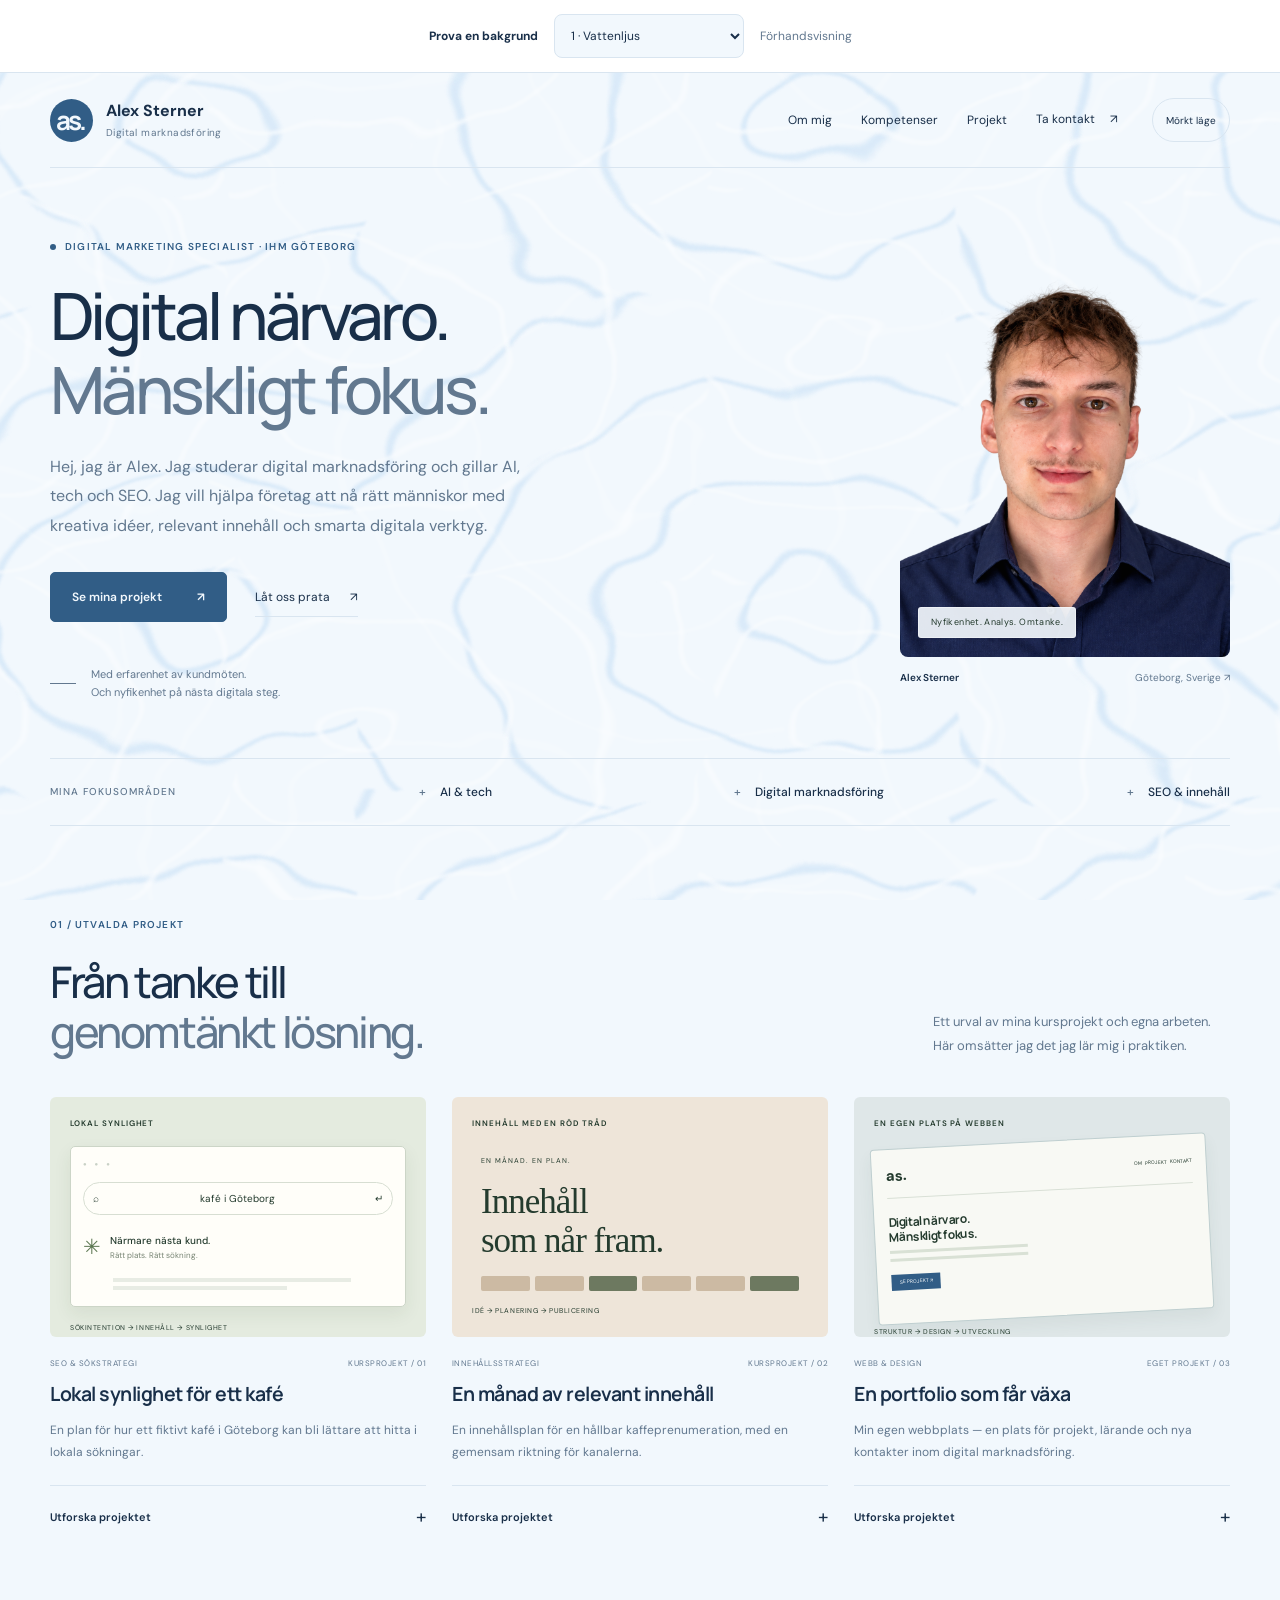
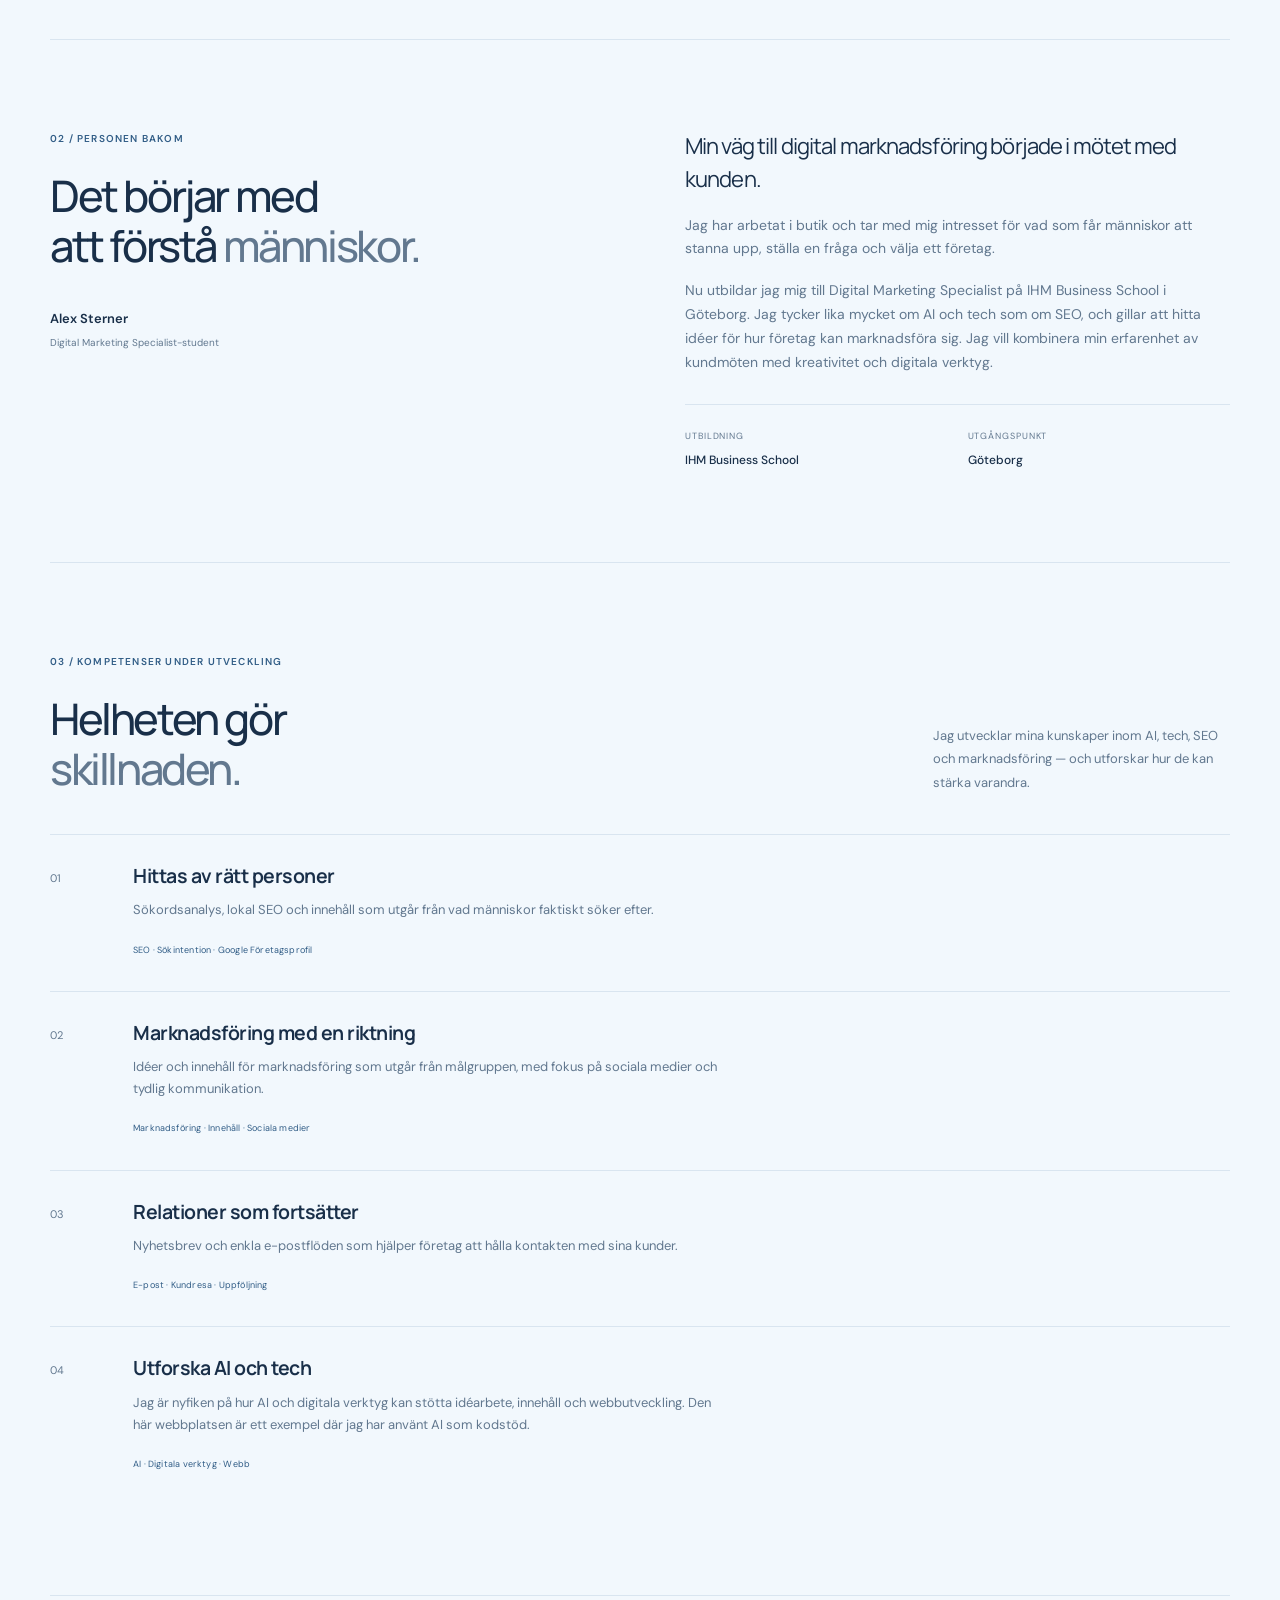
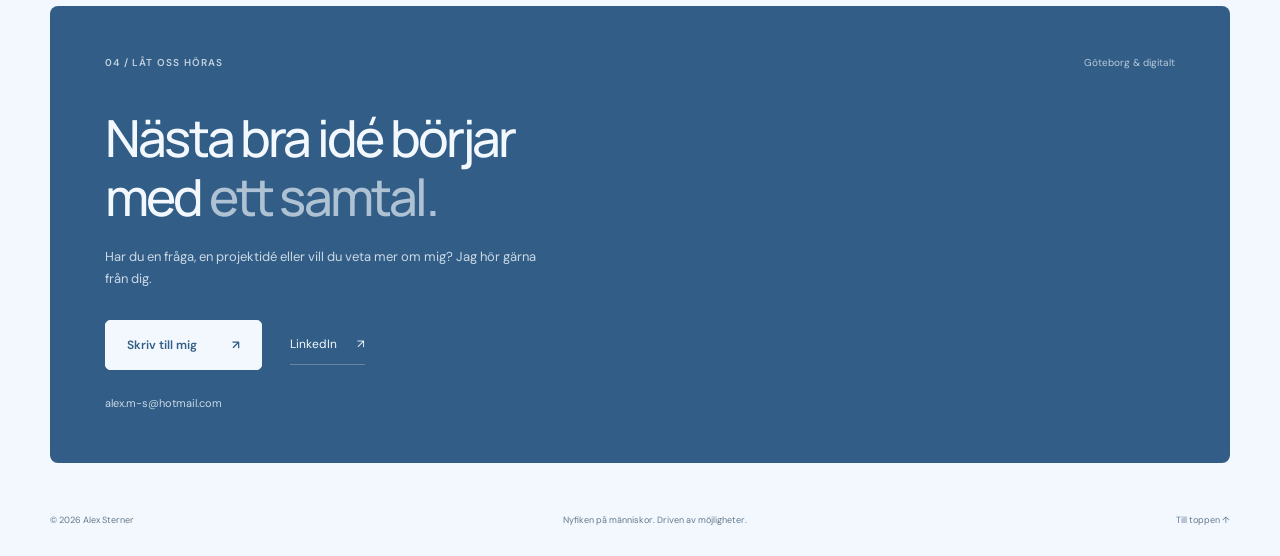
==== bakgrund-preview/index.html @ 02cf0f25 "Slow water effect and add selectable previews of all six background motions" ====
<!DOCTYPE html>
<html lang="sv">
<head>
  <meta charset="utf-8">
  <script id="Cookiebot" src="https://consent.cookiebot.com/uc.js" data-cbid="d60df734-f335-419f-a68a-1d393180d654" data-blockingmode="auto" data-culture="SV" type="text/javascript"></script>
  <meta name="viewport" content="width=device-width, initial-scale=1">
  <title>Välj bakgrund · Alex Sterner – Digital marknadsförare i Göteborg</title>
  <meta name="description" content="Portfolio för Alex Sterner, Digital Marketing Specialist-student på IHM i Göteborg. Intresserad av AI, tech, SEO och digital marknadsföring.">
  <link rel="preconnect" href="https://fonts.googleapis.com">
  <link rel="preconnect" href="https://fonts.gstatic.com" crossorigin>
  <link href="https://fonts.googleapis.com/css2?family=DM+Sans:wght@400;500;600;700&family=Manrope:wght@400;500;600;700;800&display=swap" rel="stylesheet">
  <link rel="stylesheet" href="style.css?v=20">
  <script defer src="script.js?v=20"></script>
  <!-- Google Tag Manager -->
<script>(function(w,d,s,l,i){w[l]=w[l]||[];w[l].push({'gtm.start':
new Date().getTime(),event:'gtm.js'});var f=d.getElementsByTagName(s)[0],
j=d.createElement(s),dl=l!='dataLayer'?'&l='+l:'';j.async=true;j.src=
'https://www.googletagmanager.com/gtm.js?id='+i+dl;f.parentNode.insertBefore(j,f);
})(window,document,'script','dataLayer','GTM-WJDVMCP2');</script>
<!-- End Google Tag Manager -->
  <link rel="icon" href="../favicon.svg" type="image/svg+xml">
  <meta name="theme-color" content="#f2f8fd">
  <meta property="og:title" content="Alex Sterner — Digital marknadsföring med människan i fokus">
  <meta property="og:description" content="Digital Marketing Specialist-student på IHM i Göteborg. AI, tech, SEO och digital marknadsföring.">
  <meta property="og:type" content="website">
  <meta property="og:image" content="https://alex-sterner.vercel.app/img/linkedin-portratt.png">
<link rel="stylesheet" href="effects.css?v=1"><script defer src="effects.js?v=1"></script></head>
<body id="topp" data-effect="water">
<aside class="effect-picker" aria-label="Välj bakgrundseffekt"><label for="effect-choice">Prova en bakgrund</label><select id="effect-choice"><option value="water">1 · Vattenljus</option><option value="aurora">2 · Norrsken</option><option value="particles">3 · Svävande partiklar</option><option value="clouds">4 · Moln</option><option value="network">5 · Digitalt nätverk</option><option value="fields">6 · Flytande färgfält</option></select><span class="effect-note">Förhandsvisning</span></aside>
<a class="skip-link" href="#innehall">Hoppa till innehåll</a>
<noscript><iframe src="https://www.googletagmanager.com/ns.html?id=GTM-WJDVMCP2" height="0" width="0" style="display:none;visibility:hidden"></iframe></noscript>
<header class="sidhuvud"><a class="wordmark" href="#topp" aria-label="Alex Sterner, till sidans början"><span class="monogram" aria-hidden="true">as.</span><span>Alex Sterner<span class="brand-role">Digital marknadsföring</span></span></a><nav aria-label="Huvudmeny"><a href="#om">Om mig</a><a href="#tjanster">Kompetenser</a><a href="#projekt">Projekt</a><a class="nav-contact" href="#kontakt">Ta kontakt <span aria-hidden="true">↗</span></a></nav><button id="tema" type="button" aria-label="Byt färgtema">Mörkt läge</button></header>
<main id="innehall">
<section class="intro" aria-labelledby="hero-title"><div class="hero-copy"><p class="eyebrow"><span class="status-dot" aria-hidden="true"></span> Digital Marketing Specialist · IHM Göteborg</p><h1 id="hero-title">Digital närvaro.<br><span>Mänskligt fokus.</span></h1><p class="hero-lead">Hej, jag är Alex. Jag studerar digital marknadsföring och gillar AI, tech och SEO. Jag vill hjälpa företag att nå rätt människor med kreativa idéer, relevant innehåll och smarta digitala verktyg.</p><div class="hero-links"><a class="knapp" href="#projekt">Se mina projekt <span aria-hidden="true">↗</span></a><a class="text-link" href="#kontakt">Låt oss prata <span aria-hidden="true">↗</span></a></div><div class="hero-note"><span class="note-line" aria-hidden="true"></span><p>Med erfarenhet av kundmöten.<br>Och nyfikenhet på nästa digitala steg.</p></div></div><figure class="hero-portrait"><div class="portrait-frame"><img src="../img/linkedin-portratt-transparent.png" alt="Porträtt av Alex Sterner" width="1254" height="1254" fetchpriority="high"><span class="portrait-label">Nyfikenhet. Analys. Omtanke.</span></div><figcaption><span>Alex Sterner</span><span>Göteborg, Sverige <span aria-hidden="true">↗</span></span></figcaption></figure></section>
<div class="discipline-strip"><span class="strip-label">Mina fokusområden</span><span>AI & tech</span><span>Digital marknadsföring</span><span>SEO & innehåll</span></div>
<section id="projekt" aria-labelledby="projekt-title"><div class="section-heading"><div><p class="eyebrow">01 / Utvalda projekt</p><h2 id="projekt-title">Från tanke till<br><span>genomtänkt lösning.</span></h2></div><p class="section-intro">Ett urval av mina kursprojekt och egna arbeten. Här omsätter jag det jag lär mig i praktiken.</p></div><div class="project-grid">
<article class="project-card"><div class="project-visual search-visual" aria-hidden="true"><span class="visual-label">LOKAL SYNLIGHET</span><div class="search-window"><div class="window-dots">● ● ●</div><div class="search-field"><span>⌕</span> kafé i Göteborg <span>↵</span></div><div class="search-result"><span class="result-dot">✳</span><div><strong>Närmare nästa kund.</strong><span>Rätt plats. Rätt sökning.</span></div></div><div class="result-lines"><i></i><i></i></div></div><span class="visual-bottom">SÖKINTENTION → INNEHÅLL → SYNLIGHET</span></div><div class="project-meta"><span>SEO & sökstrategi</span><span>Kursprojekt / 01</span></div><h3>Lokal synlighet för ett kafé</h3><p>En plan för hur ett fiktivt kafé i Göteborg kan bli lättare att hitta i lokala sökningar.</p><details><summary>Utforska projektet <span aria-hidden="true">+</span></summary><div class="project-detail"><h4>Utgångspunkt</h4><p>Hur kan ett lokalt kafé möta människor som söker efter ett ställe i närheten?</p><h4>Fokus i arbetet</h4><p>Sökord, lokal sökintention och en tydlig Google-företagsprofil. Projektet är en kursuppgift för ett fiktivt företag.</p></div></details></article>
<article class="project-card"><div class="project-visual content-visual" aria-hidden="true"><span class="visual-label">INNEHÅLL MED EN RÖD TRÅD</span><div class="editorial"><span class="editorial-kicker">EN MÅNAD. EN PLAN.</span><strong>Innehåll<br>som når fram.</strong><div class="calendar-blocks"><i></i><i></i><i></i><i></i><i></i><i></i></div></div><span class="visual-bottom">IDÉ → PLANERING → PUBLICERING</span></div><div class="project-meta"><span>Innehållsstrategi</span><span>Kursprojekt / 02</span></div><h3>En månad av relevant innehåll</h3><p>En innehållsplan för en hållbar kaffeprenumeration, med en gemensam riktning för kanalerna.</p><details><summary>Utforska projektet <span aria-hidden="true">+</span></summary><div class="project-detail"><h4>Utgångspunkt</h4><p>Hur skapar man ett regelbundet innehåll som både känns relevant och går att genomföra?</p><h4>Fokus i arbetet</h4><p>Innehållspelare, kanalval och planering av tolv inlägg. Kursprojektet utforskar hur en idé kan hållas samman under en hel månad.</p></div></details></article>
<article class="project-card"><div class="project-visual web-visual" aria-hidden="true"><span class="visual-label">EN EGEN PLATS PÅ WEBBEN</span><div class="mini-site"><div class="mini-nav"><strong>as.</strong><span>OM &nbsp; PROJEKT &nbsp; KONTAKT</span></div><div class="mini-body"><div><strong>Digital närvaro.<br>Mänskligt fokus.</strong><i></i><i></i><span>SE PROJEKT ↗</span></div><div class="mini-photo"></div></div></div><span class="visual-bottom">STRUKTUR → DESIGN → UTVECKLING</span></div><div class="project-meta"><span>Webb & design</span><span>Eget projekt / 03</span></div><h3>En portfolio som får växa</h3><p>Min egen webbplats — en plats för projekt, lärande och nya kontakter inom digital marknadsföring.</p><details><summary>Utforska projektet <span aria-hidden="true">+</span></summary><div class="project-detail"><h4>Utgångspunkt</h4><p>Att presentera vem jag är och vad jag lär mig på ett tydligt och personligt sätt.</p><h4>Fokus i arbetet</h4><p>Responsiv layout, innehållsstruktur och tillgänglig navigation. Byggd med HTML, CSS och JavaScript, med AI som kodstöd.</p></div></details></article>
</div></section>
<section id="om" class="about-section" aria-labelledby="om-title"><div><p class="eyebrow">02 / Personen bakom</p><h2 id="om-title">Det börjar med<br>att förstå <span>människor.</span></h2><div class="about-signature">Alex Sterner<span>Digital Marketing Specialist-student</span></div></div><div class="about-copy"><p class="large-copy">Min väg till digital marknadsföring började i mötet med kunden.</p><p>Jag har arbetat i butik och tar med mig intresset för vad som får människor att stanna upp, ställa en fråga och välja ett företag.</p><p>Nu utbildar jag mig till Digital Marketing Specialist på IHM Business School i Göteborg. Jag tycker lika mycket om AI och tech som om SEO, och gillar att hitta idéer för hur företag kan marknadsföra sig. Jag vill kombinera min erfarenhet av kundmöten med kreativitet och digitala verktyg.</p><div class="about-facts"><div><span>Utbildning</span><strong>IHM Business School</strong></div><div><span>Utgångspunkt</span><strong>Göteborg</strong></div></div></div></section>
<section id="tjanster" aria-labelledby="kompetens-title"><div class="section-heading"><div><p class="eyebrow">03 / Kompetenser under utveckling</p><h2 id="kompetens-title">Helheten gör<br><span>skillnaden.</span></h2></div><p class="section-intro">Jag utvecklar mina kunskaper inom AI, tech, SEO och marknadsföring — och utforskar hur de kan stärka varandra.</p></div><div class="services"><article><span class="service-number">01</span><div><h3>Hittas av rätt personer</h3><p>Sökordsanalys, lokal SEO och innehåll som utgår från vad människor faktiskt söker efter.</p><span class="service-tags">SEO · Sökintention · Google Företagsprofil</span></div></article><article><span class="service-number">02</span><div><h3>Marknadsföring med en riktning</h3><p>Idéer och innehåll för marknadsföring som utgår från målgruppen, med fokus på sociala medier och tydlig kommunikation.</p><span class="service-tags">Marknadsföring · Innehåll · Sociala medier</span></div></article><article><span class="service-number">03</span><div><h3>Relationer som fortsätter</h3><p>Nyhetsbrev och enkla e-postflöden som hjälper företag att hålla kontakten med sina kunder.</p><span class="service-tags">E-post · Kundresa · Uppföljning</span></div></article><article><span class="service-number">04</span><div><h3>Utforska AI och tech</h3><p>Jag är nyfiken på hur AI och digitala verktyg kan stötta idéarbete, innehåll och webbutveckling. Den här webbplatsen är ett exempel där jag har använt AI som kodstöd.</p><span class="service-tags">AI · Digitala verktyg · Webb</span></div></article></div></section>
<section id="kontakt" aria-labelledby="kontakt-title"><div class="contact-top"><p class="eyebrow">04 / Låt oss höras</p><span>Göteborg & digitalt</span></div><h2 id="kontakt-title">Nästa bra idé börjar<br>med <span>ett samtal.</span></h2><p>Har du en fråga, en projektidé eller vill du veta mer om mig? Jag hör gärna från dig.</p><div class="contact-actions"><a class="knapp" href="mailto:alex.m-s@hotmail.com">Skriv till mig <span aria-hidden="true">↗</span></a><a class="text-link" href="https://www.linkedin.com/in/alex-matei-sterner-b89927431" target="_blank" rel="noopener">LinkedIn <span aria-hidden="true">↗</span></a></div><a class="contact-email" href="mailto:alex.m-s@hotmail.com">alex.m-s@hotmail.com</a></section>
</main><footer><span>© 2026 Alex Sterner</span><span>Nyfiken på människor. Driven av möjligheter.</span><a href="#topp">Till toppen ↑</a></footer></body></html>
---- bakgrund-preview/style.css ----
:root{--bg:#f2f8fd;--paper:#fff;--ink:#192f49;--muted:#62788f;--line:#d9e5f0;--green:#315d86;--soft:#e3eff9;--heading:'Manrope',sans-serif;--body:'DM Sans',sans-serif;color-scheme:light}*{box-sizing:border-box}html{scroll-behavior:smooth;scroll-padding-top:35px}body{margin:0;background:var(--bg);color:var(--ink);font-family:var(--body);line-height:1.7;-webkit-font-smoothing:antialiased}body.morkt{--bg:#101c32;--paper:#172741;--ink:#edf4ff;--muted:#afc1d9;--line:#30435e;--green:#b3d6f4;--soft:#203553;color-scheme:dark}a{color:inherit;text-underline-offset:5px}a:focus-visible,button:focus-visible,summary:focus-visible{outline:3px solid var(--green);outline-offset:6px}button{font:inherit;cursor:pointer}h1,h2,h3,h4,p,figure{margin:0}h1,h2,h3,h4{font-family:var(--heading);line-height:1.15}h1,h2{font-weight:500;letter-spacing:-.055em}h1{font-size:clamp(3rem,5.1vw,4.5rem);line-height:1.13}h1>span,h2>span{color:var(--muted)}h2{font-size:clamp(2.1rem,3.4vw,3rem)}h3{font-size:1.22rem;font-weight:650;letter-spacing:-.025em}p{max-width:65ch}.sidhuvud,main,footer{width:min(1180px,calc(100% - 96px));margin:auto}.sidhuvud{display:flex;align-items:center;gap:34px;padding:25px 0;border-bottom:1px solid var(--line)}.wordmark{display:flex;align-items:center;gap:13px;text-decoration:none;font-size:16px;line-height:1.4;font-weight:700;white-space:nowrap}.monogram{display:grid;place-items:center;width:43px;height:43px;background:var(--green);color:var(--bg);font-family:var(--heading);font-size:26px;letter-spacing:-3px;border-radius:50%;padding-right:3px}.brand-role{display:block;color:var(--muted);font-size:10px;font-weight:400;letter-spacing:.04em;margin-top:3px}nav{display:flex;align-items:center;gap:29px;margin-left:auto}nav a{font-size:12px;text-decoration:none;padding:10px 0;white-space:nowrap}nav a:hover,.text-link:hover{color:var(--muted)}nav .nav-contact{border-bottom:1px solid var(--ink)}.nav-contact span{margin-left:12px}#tema{border:1px solid var(--line);border-radius:50px;background:transparent;color:var(--ink);font-size:10px;padding:10px 13px;min-height:44px;white-space:nowrap}.intro{display:grid;grid-template-columns:1.3fr 1fr;align-items:center;gap:80px;padding:70px 0 56px}.eyebrow{display:flex;align-items:center;gap:9px;font-size:10px;font-weight:600;letter-spacing:.12em;text-transform:uppercase;color:var(--green);margin-bottom:24px}.status-dot{width:6px;height:6px;border-radius:50%;background:var(--green)}.hero-lead{font-size:16px;color:var(--muted);max-width:45ch;margin-top:25px;line-height:1.85}.hero-links{display:flex;align-items:center;gap:28px;flex-wrap:wrap;margin-top:32px}.knapp{display:inline-flex;align-items:center;justify-content:space-between;gap:35px;background:var(--green);color:var(--bg);border:1px solid var(--green);border-radius:5px;min-height:50px;padding:12px 21px;text-decoration:none;font-size:12px;font-weight:600;transition:transform .2s,box-shadow .2s}.knapp:hover{transform:translateY(-2px);box-shadow:0 5px 15px #15291a15}.text-link{font-size:12px;text-decoration:none;border-bottom:1px solid var(--line);padding:9px 0;display:inline-flex;gap:20px}.hero-note{display:flex;align-items:center;gap:15px;margin-top:44px;font-size:11px;line-height:1.6;color:var(--muted)}.note-line{width:26px;height:1px;background:var(--muted)}.hero-portrait{width:100%;max-width:390px;justify-self:end}.portrait-frame{position:relative;background:var(--bg);border-radius:120px 8px 8px 8px;overflow:hidden}.hero-portrait img{display:block;width:100%;height:auto;aspect-ratio:4/4.9;object-fit:cover;object-position:center top}.portrait-label{position:absolute;bottom:19px;left:18px;border:1px solid #ffffff65;background:#f2f8fdeb;color:#243b2e;border-radius:3px;font-size:9px;padding:7px 12px;letter-spacing:.04em}.hero-portrait figcaption{display:flex;justify-content:space-between;gap:10px;font-size:10px;padding-top:12px;color:var(--muted)}.hero-portrait figcaption>span:first-child{font-weight:600;color:var(--ink)}.discipline-strip{display:flex;align-items:center;justify-content:space-between;gap:20px;padding:23px 0;border-top:1px solid var(--line);border-bottom:1px solid var(--line);font-size:12px;font-weight:500}.strip-label{color:var(--muted);font-size:10px;text-transform:uppercase;letter-spacing:.1em}.discipline-strip>span:not(:first-child)::before{content:'+';color:var(--muted);margin-right:14px}section:not(.intro){padding:90px 0;border-bottom:1px solid var(--line)}.section-heading{display:flex;align-items:flex-end;justify-content:space-between;gap:60px;margin-bottom:40px}.section-intro{color:var(--muted);font-size:13px;max-width:33ch;line-height:1.8}.project-grid{display:grid;grid-template-columns:repeat(3,minmax(0,1fr));gap:26px}.project-card{min-width:0}.project-visual{height:240px;border-radius:6px;overflow:hidden;display:flex;flex-direction:column;justify-content:space-between;position:relative;padding:20px;color:#243b2e}.visual-label{font-size:8px;letter-spacing:.12em;font-weight:600}.visual-bottom{font-size:7px;letter-spacing:.08em}.search-visual{background:#e4ebdf}.search-window{background:#fffef9;border:1px solid #ccd5c7;border-radius:5px;box-shadow:0 7px 18px #2a402013;margin:15px 0;padding:12px}.window-dots{font-size:6px;letter-spacing:3px;color:#c9d1c6;padding-bottom:13px}.search-field{font-size:10px;display:flex;justify-content:space-between;border:1px solid #d7ded2;border-radius:20px;padding:7px 9px}.search-result{display:flex;align-items:center;gap:9px;margin-top:15px}.result-dot{font-size:21px;color:#5c7752}.search-result strong{display:block;font-size:10px;font-weight:500}.search-result div>span{display:block;font-size:8px;color:#778473}.result-lines{padding:9px 0 0 30px}.result-lines i{display:block;height:4px;background:#e8ece4;margin:4px 0;width:85%}.result-lines i:last-child{width:62%}.content-visual{background:#eee5d9}.editorial{padding:8px 9px}.editorial-kicker{font-size:7px;letter-spacing:.15em}.editorial>strong{display:block;font-family:Georgia,serif;font-weight:400;line-height:1.1;font-size:35px;margin-top:12px;letter-spacing:-1px}.calendar-blocks{display:flex;gap:5px;margin-top:16px}.calendar-blocks i{height:15px;flex:1;background:#ccbaa3;border-radius:2px}.calendar-blocks i:nth-child(3n){background:#6d7960}.web-visual{background:#dfe7e8}.mini-site{background:#f8f9f4;border:1px solid #bfcfd0;border-radius:4px;padding:14px;margin:10px 0;transform:rotate(-3deg);box-shadow:0 8px 15px #344f4610}.mini-nav{display:flex;justify-content:space-between;align-items:center;border-bottom:1px solid #d9e0d6;padding-bottom:8px}.mini-nav strong{font-size:15px}.mini-nav span{font-size:5px}.mini-body{display:grid;grid-template-columns:1.4fr 1fr;gap:10px;padding-top:16px}.mini-body strong{display:block;font-size:12px;font-family:var(--heading);line-height:1.3;letter-spacing:-.4px}.mini-body i{display:block;width:80%;height:3px;background:#d9e1d5;margin-top:5px}.mini-body div>span{display:inline-block;background:#315d86;color:#fff;font-size:5px;padding:4px 8px;margin-top:13px}.mini-photo{background:url('img/profil-ljus.jpg') center top/cover;border-radius:22px 2px 2px 2px;min-height:95px}.project-meta{display:flex;justify-content:space-between;flex-wrap:wrap;gap:6px;color:var(--muted);font-size:8px;letter-spacing:.06em;text-transform:uppercase;margin:20px 0 12px}.project-card>p{font-size:12px;color:var(--muted);line-height:1.85;margin-top:14px}.project-card details{margin-top:22px;border-top:1px solid var(--line)}summary{list-style:none;display:flex;justify-content:space-between;align-items:center;font-size:11px;font-weight:600;cursor:pointer;padding:15px 0;min-height:48px}summary::-webkit-details-marker{display:none}summary>span{font-size:19px;font-weight:400;transition:transform .2s}details[open] summary>span{transform:rotate(45deg)}.project-detail{font-size:12px;color:var(--muted);padding:4px 0 20px}.project-detail h4{font-size:11px;color:var(--ink);margin:14px 0 8px}.about-section{display:grid;grid-template-columns:1fr 1fr;gap:90px}.about-signature{font-size:13px;font-weight:600;margin-top:37px}.about-signature span{display:block;font-size:10px;font-weight:400;color:var(--muted);margin-top:4px}.about-copy p{color:var(--muted);font-size:14px;margin-bottom:18px}.about-copy .large-copy{font-size:22px;color:var(--ink);font-family:var(--heading);letter-spacing:-.04em;line-height:1.5}.about-facts{display:grid;grid-template-columns:1fr 1fr;gap:20px;border-top:1px solid var(--line);margin-top:30px;padding-top:24px}.about-facts span{font-size:9px;color:var(--muted);display:block;text-transform:uppercase;letter-spacing:.1em}.about-facts strong{font-size:12px;font-weight:500}.services{border-top:1px solid var(--line)}.services article{display:grid;grid-template-columns:55px 1fr;gap:28px;padding:30px 0;border-bottom:1px solid var(--line)}.services article:last-child{border-bottom:0}.service-number{font-size:11px;color:var(--muted);padding-top:4px}.services p{font-size:13px;color:var(--muted);margin:12px 0}.service-tags{font-size:9px;color:var(--green);letter-spacing:.02em}section#kontakt{margin:10px 0 50px;background:var(--green);color:var(--bg);padding:48px 55px;border-radius:8px;border:0}.contact-top{display:flex;justify-content:space-between;align-items:start;gap:20px}.contact-top .eyebrow{color:inherit;opacity:.75}.contact-top>span{font-size:10px;opacity:.7}#kontakt h2{font-size:clamp(2rem,4vw,3.5rem);margin:13px 0 20px}#kontakt h2>span{color:inherit;opacity:.65}#kontakt>p{font-size:13px;max-width:49ch;opacity:.8}.contact-actions{display:flex;align-items:center;gap:28px;margin-top:30px}.contact-actions .knapp{background:var(--bg);color:var(--green);border-color:var(--bg)}.contact-actions .text-link{border-color:#ffffff40}.contact-email{display:inline-block;font-size:11px;margin-top:24px;opacity:.8;text-decoration:none}footer{display:flex;align-items:center;justify-content:space-between;gap:20px;color:var(--muted);font-size:9px;padding:0 0 28px}footer a{text-decoration:none}.skip-link{position:fixed;left:20px;top:15px;background:var(--paper);color:var(--ink);padding:12px;z-index:10;transform:translateY(-200%)}.skip-link:focus{transform:translateY(0)}
@media(min-width:1500px){.intro{padding:85px 0 65px;gap:110px}.hero-portrait{max-width:420px}}
@media(max-width:1000px){.sidhuvud,main,footer{width:calc(100% - 64px)}.sidhuvud{gap:20px}nav{gap:18px}.intro{gap:40px}h1{font-size:clamp(2.8rem,5.5vw,4rem)}.eyebrow{font-size:8px}.hero-lead{font-size:14px}.hero-portrait{max-width:340px}.project-grid{gap:18px}.project-visual{padding:15px;height:220px}.editorial>strong{font-size:29px}.search-window{padding:9px}.about-section{gap:45px}.section-heading{gap:35px}}
@media(max-width:760px){.sidhuvud,main,footer{width:calc(100% - 40px)}.sidhuvud{flex-wrap:wrap;justify-content:space-between;padding:18px 0;gap:16px}.wordmark{font-size:14px}.brand-role{font-size:9px}.monogram{width:38px;height:38px;font-size:23px}nav{order:3;flex-basis:100%;justify-content:space-between;margin:0;gap:12px;border-top:1px solid var(--line);padding-top:10px}nav a{font-size:11px}.intro{grid-template-columns:1fr 1fr;gap:25px;padding:45px 0}.intro .eyebrow{font-size:8px;letter-spacing:.05em}.hero-note{display:none}h1{font-size:clamp(2.1rem,5.7vw,3rem)}.hero-lead{font-size:12px}.hero-links{gap:18px;margin-top:24px}.hero-links .knapp{font-size:11px;padding:11px 14px;gap:18px}.hero-links .text-link{font-size:11px}.portrait-label{display:none}.hero-portrait figcaption{font-size:8px;flex-wrap:wrap}.discipline-strip{font-size:10px;gap:12px;flex-wrap:wrap}.strip-label{flex-basis:100%;font-size:8px}.discipline-strip>span:not(:first-child)::before{margin-right:7px}.section-heading{align-items:start;flex-direction:column;gap:20px;margin-bottom:30px}.section-intro{max-width:50ch;font-size:13px}section:not(.intro){padding:60px 0}.project-grid{grid-template-columns:1fr;gap:40px}.project-visual{height:290px;padding:24px}.search-window{max-width:310px;width:90%;align-self:center;padding:17px}.search-field{font-size:12px}.search-result strong{font-size:12px}.search-result div>span{font-size:10px}.editorial{align-self:center;width:85%}.editorial>strong{font-size:44px}.calendar-blocks{max-width:240px}.mini-site{width:85%;max-width:320px;align-self:center;padding:18px}.mini-body strong{font-size:17px}.mini-photo{min-height:120px}.mini-nav span{font-size:6px}.mini-body div>span{font-size:7px}.project-meta{font-size:9px}.project-card>p{font-size:14px}.project-card summary{font-size:12px}.project-detail{font-size:13px}.about-section{grid-template-columns:1fr;gap:30px}.about-signature{margin-top:22px}.about-copy .large-copy{font-size:21px}.services article{grid-template-columns:25px 1fr;gap:15px}.services h3{font-size:18px}.services p{font-size:13px}.service-tags{font-size:9px;line-height:1.9;display:block}section#kontakt{padding:32px 25px;margin:0 0 30px}.contact-top>span{font-size:9px}.contact-top .eyebrow{font-size:8px}.contact-actions{gap:23px}footer{flex-wrap:wrap;font-size:9px}footer>span:nth-child(2){display:none}}
@media(max-width:520px){.intro{grid-template-columns:1fr;gap:35px;padding:38px 0}.intro .eyebrow{font-size:9px;margin-bottom:21px}h1{font-size:clamp(2.4rem,9.5vw,3.2rem)}.hero-lead{font-size:14px;max-width:43ch}.hero-portrait{max-width:none;justify-self:stretch}.hero-portrait img{aspect-ratio:4/4.9;object-position:center top}.portrait-frame{border-radius:70px 6px 6px 6px}.hero-portrait figcaption{font-size:10px}.portrait-label{display:block;font-size:8px}.discipline-strip{font-size:9px;gap:10px}.project-visual{height:260px}.contact-top{gap:10px}.contact-top>span{display:none}.about-facts{gap:12px}.contact-actions .knapp{gap:20px}.contact-email{font-size:12px}h2{font-size:2.15rem}}
@media(prefers-reduced-motion:reduce){html{scroll-behavior:auto}*,*::before,*::after{transition:none!important}}

/* Soft aurora lighting, composited behind every interactive element. */
body{isolation:isolate}
nav a{position:relative}
nav .nav-contact{border-bottom-color:transparent}
nav a::after{content:"";position:absolute;bottom:0;left:10%;right:10%;height:3px;border-radius:99px;background:#fff;box-shadow:0 0 7px #fff,0 0 16px #9ebda1;opacity:0;transform:scaleX(.45);transition:opacity .25s,transform .25s;pointer-events:none}
nav a[aria-current="location"]::after{opacity:1;transform:scaleX(1)}
.back-to-top{position:fixed;right:24px;bottom:calc(24px + env(safe-area-inset-bottom,0px));z-index:20;display:inline-flex;align-items:center;gap:10px;min-height:46px;padding:10px 17px;border:1px solid var(--line);border-radius:50px;background:var(--paper);color:var(--ink);box-shadow:0 4px 20px #101c3218;font-size:12px;font-weight:600;text-decoration:none}
.back-to-top[hidden]{display:none}
.back-to-top:hover{border-color:var(--green)}
.back-to-top span{font-size:20px;line-height:1}
@media(max-width:520px){.back-to-top{right:16px;bottom:calc(16px + env(safe-area-inset-bottom,0px));padding:9px 14px}}
.ambient-light{position:fixed;inset:0;z-index:-1;overflow:hidden;pointer-events:none;contain:strict;--pointer-x:50vw;--pointer-y:35vh}
.ambient-orb{position:absolute;display:block;width:min(75vw,950px);aspect-ratio:1;border-radius:50%;opacity:.75;will-change:transform;animation:aurora-drift 24s ease-in-out infinite alternate}
.orb-one{top:-38%;right:-20%;background:radial-gradient(ellipse,#a9c9b357 0%,#c1d7ac30 38%,transparent 70%)}
.orb-two{bottom:-48%;left:-22%;background:radial-gradient(ellipse,#b7d4c15c 0%,#b4c8ae28 40%,transparent 70%);animation-delay:-13s;animation-duration:29s}
.orb-three{width:min(65vw,780px);top:18%;left:15%;background:radial-gradient(ellipse,#e0d3ab38 0%,transparent 68%);animation-delay:-7s;animation-duration:34s}
.pointer-glow{position:absolute;inset:0;opacity:0;background:radial-gradient(380px circle at var(--pointer-x) var(--pointer-y),#b2d0ad30,transparent 72%);transition:opacity .6s}
.pointer-active .pointer-glow{opacity:1}
body.morkt .ambient-orb{opacity:.85}
body.morkt .orb-one{background:radial-gradient(ellipse,#387b6b55 0%,#426c4a25 40%,transparent 70%)}
body.morkt .orb-two{background:radial-gradient(ellipse,#4b785143 0%,#296c6428 40%,transparent 70%)}
body.morkt .orb-three{background:radial-gradient(ellipse,#8d99651f 0%,transparent 68%)}
body.morkt .pointer-glow{background:radial-gradient(380px circle at var(--pointer-x) var(--pointer-y),#72a98a20,transparent 72%)}
.portrait-frame{background:transparent}
.hero-portrait{max-width:330px}
body:not(.morkt) .ambient-orb{opacity:1}
body:not(.morkt) .orb-one{background:radial-gradient(ellipse,#9ecbb77a 0%,#bdd8ac50 38%,transparent 72%)}
body:not(.morkt) .orb-two{background:radial-gradient(ellipse,#a6cfc777 0%,#c4d8b64a 40%,transparent 72%)}
body:not(.morkt) .orb-three{background:radial-gradient(ellipse,#ead6a766 0%,#e6ddc333 40%,transparent 70%)}
body:not(.morkt) .pointer-glow{background:radial-gradient(400px circle at var(--pointer-x) var(--pointer-y),#91bea54a,transparent 74%)}
@media(min-width:1500px){.hero-portrait{max-width:360px}}
@media(max-width:1000px){.hero-portrait{max-width:300px}}
@media(max-width:520px){.hero-portrait{max-width:290px;justify-self:center}}
@keyframes aurora-drift{from{transform:translate3d(-4%,0,0) scale(1)}to{transform:translate3d(10%,12%,0) scale(1.16)}}
@media(max-width:600px){.ambient-orb{width:140vw}.orb-one{top:-15%;right:-70%}.orb-two{bottom:-10%;left:-75%}.orb-three{top:30%;left:-30%}.pointer-glow{display:none}}
@media(prefers-reduced-motion:reduce){.ambient-orb{animation:none;will-change:auto}.pointer-glow{display:none}}

/* Blue palette preview only. */
body:not(.morkt) .orb-one{background:radial-gradient(ellipse,#9dcdf57a 0%,#c0e2fa50 38%,transparent 72%)}
body:not(.morkt) .orb-two{background:radial-gradient(ellipse,#b1c9f277 0%,#cce6fa4a 40%,transparent 72%)}
body:not(.morkt) .orb-three{background:radial-gradient(ellipse,#c5e9fb66 0%,#e0edfa33 40%,transparent 70%)}
body:not(.morkt) .pointer-glow{background:radial-gradient(400px circle at var(--pointer-x) var(--pointer-y),#9acbf54a,transparent 74%)}
body.morkt .orb-one{background:radial-gradient(ellipse,#366ca055 0%,#294c7b25 40%,transparent 70%)}
body.morkt .orb-two{background:radial-gradient(ellipse,#41629b43 0%,#2c557e28 40%,transparent 70%)}
body.morkt .orb-three{background:radial-gradient(ellipse,#6a92be1f 0%,transparent 68%)}
body.morkt .pointer-glow{background:radial-gradient(380px circle at var(--pointer-x) var(--pointer-y),#7ab5ed20,transparent 72%)}

/* Broad flowing light waves, behind the page content. */
.ambient-light::before,.ambient-light::after{content:"";position:absolute;inset:-35%;pointer-events:none;will-change:transform;transform-origin:center;background:repeating-linear-gradient(115deg,transparent 0%,transparent 13%,#7ebae72e 20%,#c0e6fa66 26%,transparent 34%,transparent 48%);filter:blur(24px);animation:flowing-light 16s ease-in-out infinite alternate}
.ambient-light::after{background:repeating-linear-gradient(65deg,transparent 0%,transparent 24%,#a2bdee33 32%,#ffffff70 38%,transparent 46%,transparent 65%);animation:flowing-light-cross 21s ease-in-out infinite alternate;animation-delay:-8s;opacity:.7}
body.morkt .ambient-light::before{background:repeating-linear-gradient(115deg,transparent 0%,transparent 13%,#4286bf26 20%,#72b4e23b 26%,transparent 34%,transparent 48%)}
body.morkt .ambient-light::after{background:repeating-linear-gradient(65deg,transparent 0%,transparent 24%,#617bd62e 32%,#8fc8f326 38%,transparent 46%,transparent 65%)}
@keyframes flowing-light{from{transform:translate3d(-9%,-5%,0) rotate(-7deg)}to{transform:translate3d(9%,5%,0) rotate(7deg)}}
@keyframes flowing-light-cross{from{transform:translate3d(7%,-7%,0) rotate(6deg)}to{transform:translate3d(-7%,7%,0) rotate(-6deg)}}
@media(max-width:600px){.ambient-light::before,.ambient-light::after{inset:-25%;filter:blur(16px)}}
@media(prefers-reduced-motion:reduce){.ambient-light::before,.ambient-light::after{animation:none;will-change:auto}}

/* Visible curved wave lines give the eye a clear reference for motion. */
.ambient-light::before{filter:blur(12px);animation-duration:8s;background:repeating-linear-gradient(115deg,transparent 0%,transparent 13%,#69adeb47 20%,#b9e1fa99 26%,transparent 34%,transparent 48%)}
.ambient-light::after{inset:auto;left:-20%;top:56%;width:140%;height:85%;border-radius:48%;background:none;border:2px solid #78adeb70;box-shadow:0 -22px 0 -1px #8ebbf063,0 -44px 0 -1px #a4cbf454,0 -66px 0 -1px #b6d8f947;filter:none;opacity:.8;animation:visible-wave 8s ease-in-out infinite alternate;animation-delay:-2s}
body.morkt .ambient-light::before{background:repeating-linear-gradient(115deg,transparent 0%,transparent 13%,#4286bf40 20%,#72b4e266 26%,transparent 34%,transparent 48%)}
body.morkt .ambient-light::after{background:none;border-color:#85c2f270;box-shadow:0 -22px 0 -1px #72a9e363,0 -44px 0 -1px #7d94d954,0 -66px 0 -1px #92b4e647}
@keyframes visible-wave{from{transform:translate3d(-5%,-55px,0) rotate(-7deg)}to{transform:translate3d(5%,55px,0) rotate(7deg)}}
@media(max-width:600px){.ambient-light::after{left:-40%;width:180%;height:70%;top:55%}}
@media(prefers-reduced-motion:reduce){.ambient-light::before,.ambient-light::after{animation:none;will-change:auto}}

/* Isolated water-light preview. */
.ambient-light::before,.ambient-light::after{display:none}
.ambient-orb{display:none}
.water-light{position:absolute;inset:-20%;pointer-events:none;opacity:.55;filter:url(#water-ripple);background:repeating-radial-gradient(ellipse at 28% 38%,transparent 0 42px,#ffffffb8 45px 48px,transparent 52px 104px),repeating-radial-gradient(ellipse at 75% 62%,transparent 0 64px,#89bdec6b 68px 71px,transparent 76px 140px);background-size:480px 380px,610px 490px;animation:water-flow 14s linear infinite;will-change:transform}
.water-light-secondary{opacity:.24;transform:rotate(24deg);background:repeating-radial-gradient(ellipse at 60% 40%,transparent 0 56px,#ffffffcc 59px 62px,transparent 67px 130px);background-size:570px 460px;animation:water-flow-secondary 19s linear infinite;mix-blend-mode:soft-light}
body.morkt .water-light{opacity:.2}
body.morkt .water-light-secondary{opacity:.13}
@keyframes water-flow{0%{transform:translate3d(-3%,-2%,0) scale(1.06);background-position:0 0,0 0}50%{transform:translate3d(3%,2%,0) scale(1.12)}100%{transform:translate3d(-3%,-2%,0) scale(1.06);background-position:480px 380px,-610px 490px}}
@keyframes water-flow-secondary{0%{transform:rotate(24deg) translate3d(-3%,0,0);background-position:0 0}50%{transform:rotate(18deg) translate3d(3%,2%,0)}100%{transform:rotate(24deg) translate3d(-3%,0,0);background-position:570px 460px}}
@media(max-width:600px){.water-light{background-size:320px 270px,410px 350px;opacity:.4}body.morkt .water-light{opacity:.17}}
@media(prefers-reduced-motion:reduce){.water-light{animation:none;filter:blur(2px);will-change:auto}}

.water-light{animation-duration:32s}.water-light-secondary{animation-duration:42s}
---- bakgrund-preview/effects.css ----
.effect-picker{position:relative;z-index:30;display:flex;justify-content:center;align-items:center;gap:16px;padding:14px 20px;background:var(--paper);border-bottom:1px solid var(--line);font-size:12px}.effect-picker label{font-weight:700}.effect-picker select{font:inherit;max-width:100%;padding:9px 34px 9px 12px;border:1px solid var(--line);border-radius:8px;background:var(--bg);color:var(--ink);min-height:44px}.effect-note{color:var(--muted)}
body:not([data-effect="water"]) .water-light{display:none}
.demo-stage{position:absolute;inset:0;overflow:hidden;pointer-events:none}.demo-blob{display:none;position:absolute;pointer-events:none;will-change:transform}
body[data-effect="aurora"] .demo-blob{display:block;width:130vw;height:55vh;left:-15vw;top:0;border-radius:50%;filter:blur(30px);background:linear-gradient(115deg,transparent 15%,#85cbe877 35%,#99a9ed66 52%,#c5ecf57a 65%,transparent 85%);animation:demo-aurora 17s ease-in-out infinite alternate}
body[data-effect="aurora"] .demo-b{top:45%;animation-delay:-9s;animation-duration:23s;opacity:.65}
body[data-effect="aurora"] .demo-c{top:20%;left:10%;animation-delay:-4s;opacity:.45}
body.morkt[data-effect="aurora"] .demo-blob{background:linear-gradient(115deg,transparent 15%,#3486af66 35%,#6975d455 52%,#74c6e659 65%,transparent 85%)}
@keyframes demo-aurora{from{transform:translate3d(-8%,-12%,0) rotate(-16deg) scaleY(.7)}to{transform:translate3d(8%,12%,0) rotate(12deg) scaleY(1.25)}}
body[data-effect="clouds"] .demo-blob{display:block;width:95vw;height:50vh;left:-20vw;top:5%;border-radius:50%;filter:blur(22px);background:radial-gradient(ellipse,#fffffffa 0%,#ffffffcf 35%,transparent 70%);animation:demo-clouds 36s ease-in-out infinite alternate}
body[data-effect="clouds"]{background:#dcecfb}
body[data-effect="clouds"] .demo-b{left:35%;top:45%;animation-delay:-18s;animation-duration:42s}
body[data-effect="clouds"] .demo-c{left:40%;top:-10%;width:85vw;animation-delay:-7s;animation-duration:48s}
body.morkt[data-effect="clouds"]{background:#101c32}
body.morkt[data-effect="clouds"] .demo-blob{background:radial-gradient(ellipse,#7193bf40 0%,#5076a02b 35%,transparent 70%)}
@keyframes demo-clouds{from{transform:translate3d(-12%,0,0) scale(1)}to{transform:translate3d(25%,10%,0) scale(1.2)}}
body[data-effect="fields"] .demo-blob{display:block;width:65vw;height:70vh;left:-12%;top:-20%;border-radius:38% 62% 60% 40%;background:#84b9ed55;filter:blur(45px);animation:demo-fields 19s ease-in-out infinite alternate}
body[data-effect="fields"] .demo-b{background:#99aceb55;left:45%;top:35%;animation-delay:-10s;animation-duration:26s}
body[data-effect="fields"] .demo-c{background:#8edce044;left:35%;top:-15%;animation-delay:-5s;animation-duration:23s}
body.morkt[data-effect="fields"] .demo-blob{opacity:.5}
@keyframes demo-fields{from{transform:translate3d(-5%,0,0) rotate(-15deg);border-radius:38% 62% 60% 40%}to{transform:translate3d(20%,20%,0) rotate(25deg);border-radius:65% 35% 38% 62%}}
.demo-canvas{position:absolute;inset:0;width:100%;height:100%;display:none}body[data-effect="particles"] .demo-canvas,body[data-effect="network"] .demo-canvas{display:block}
@media(max-width:600px){.effect-picker{gap:8px;flex-wrap:wrap}.effect-note{display:none}.effect-picker label{font-size:11px}.effect-picker select{font-size:11px}body[data-effect="fields"] .demo-blob{width:110vw}body[data-effect="clouds"] .demo-blob{width:150vw}}
@media(prefers-reduced-motion:reduce){body .demo-blob{animation:none!important;will-change:auto}}
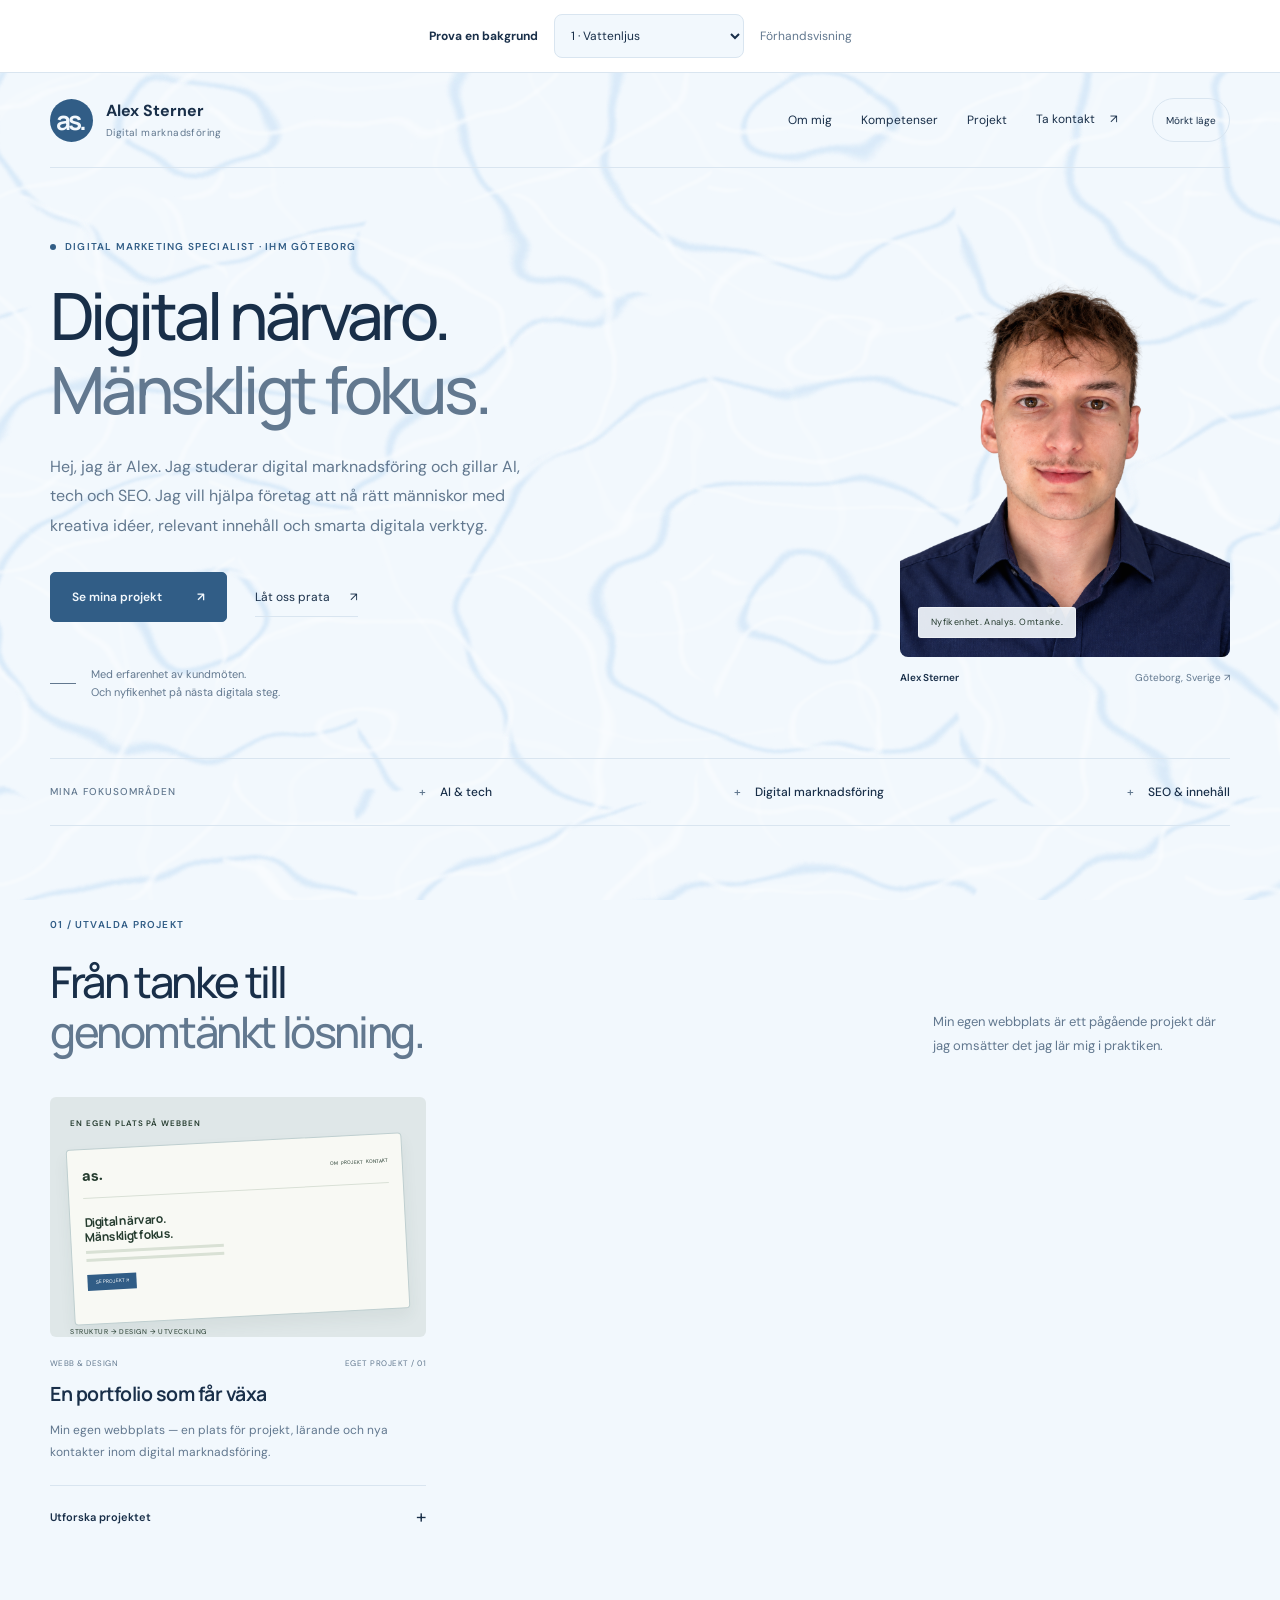
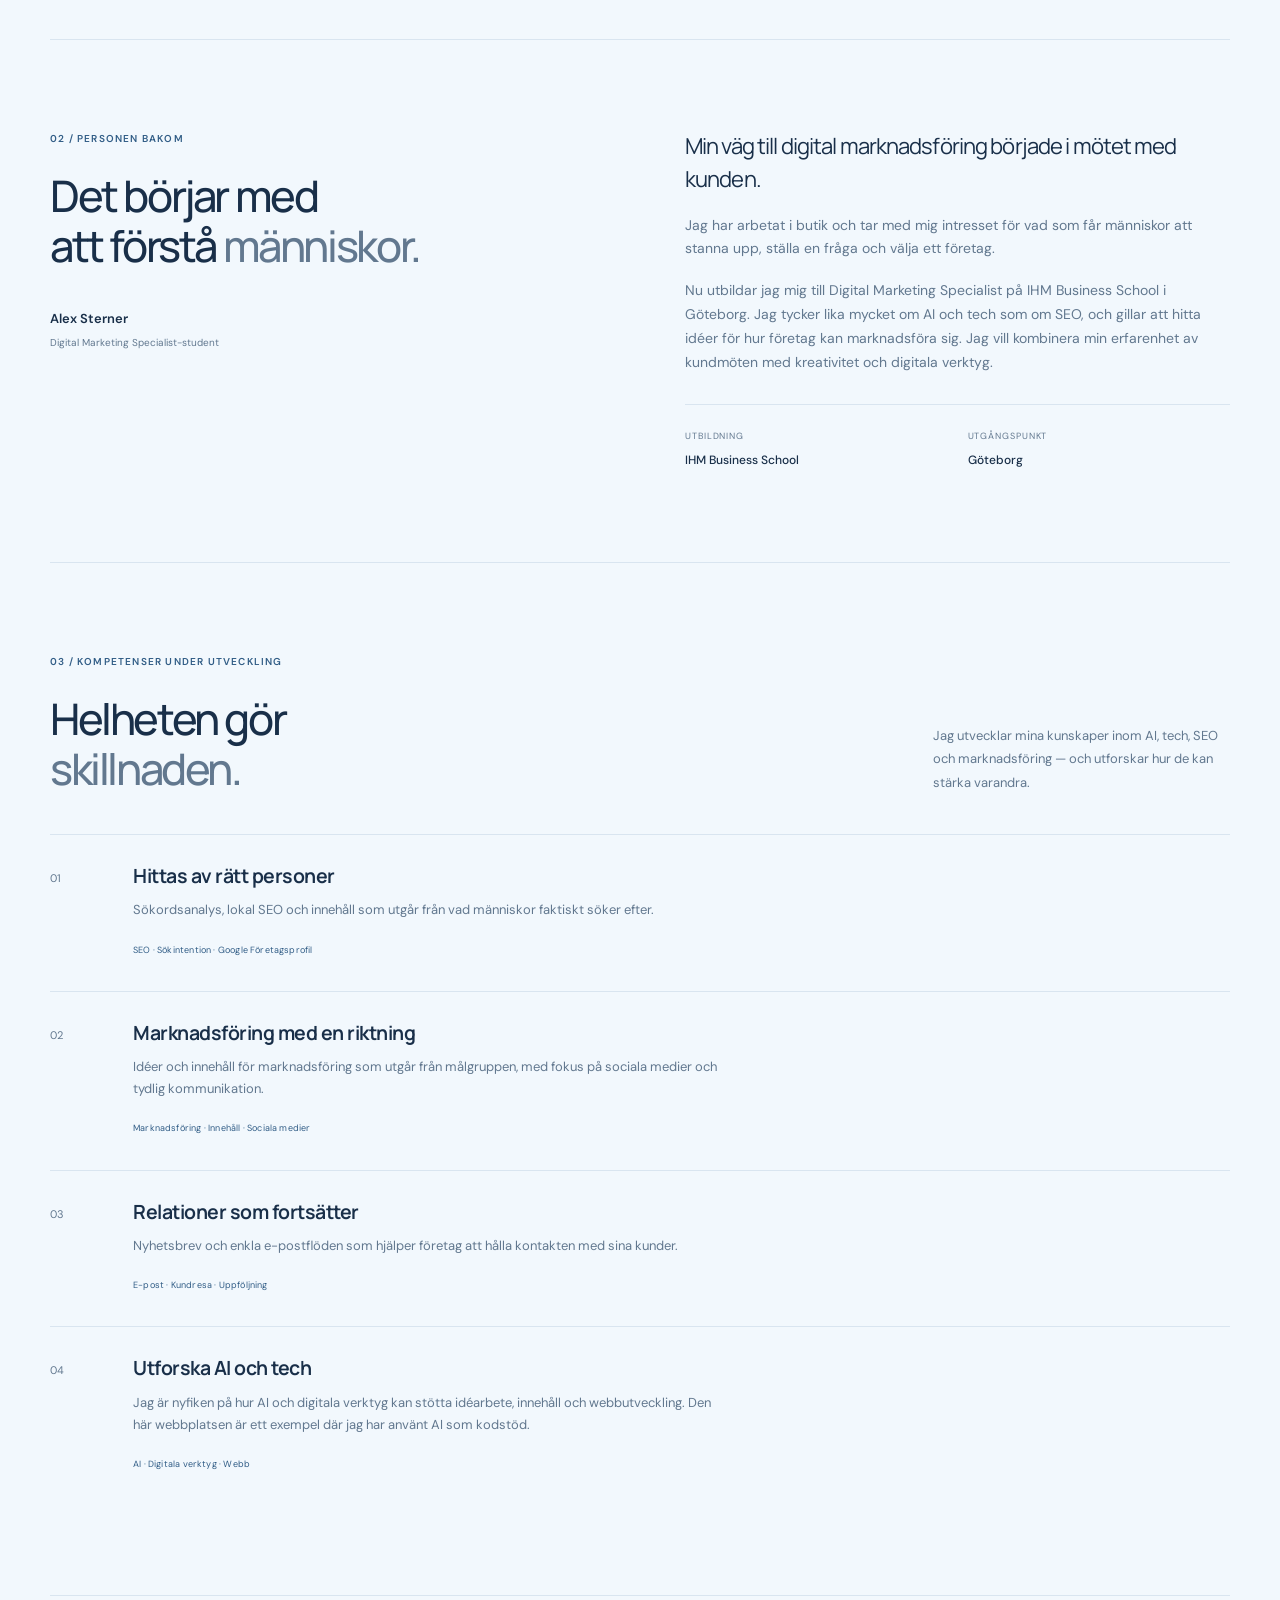
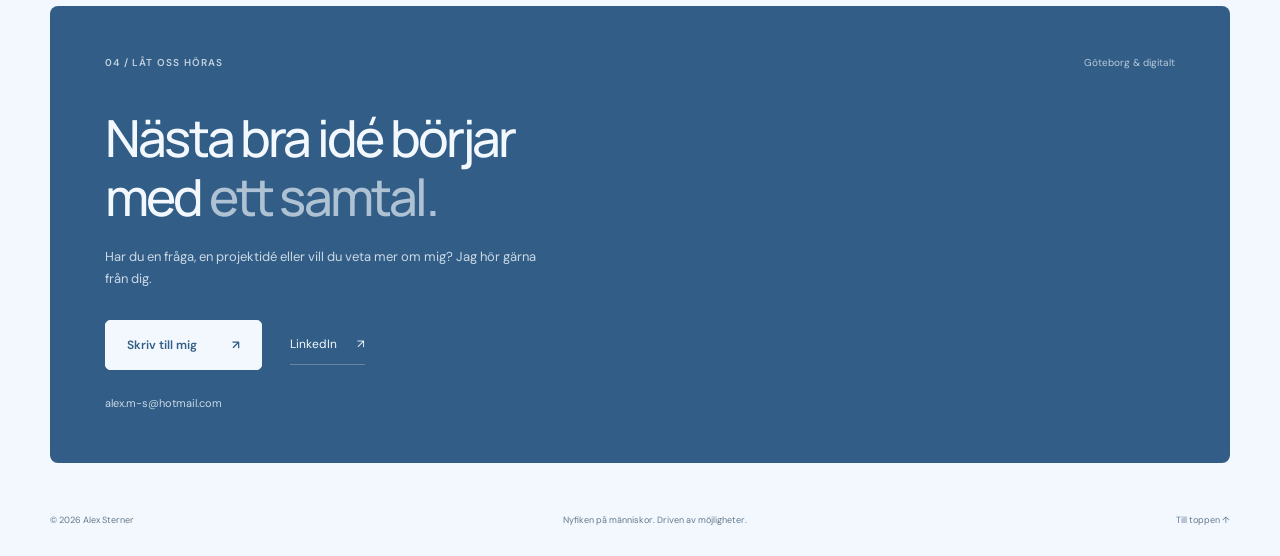
==== commit dcf38350: "Förtydliga portfolion, ta bort obekräftade kursprojekt och samla AI & tech Visa webbplatsen som eget" ====
--- a/bakgrund-preview/index.html
+++ b/bakgrund-preview/index.html
@@ -33,10 +33,10 @@
 <main id="innehall">
 <section class="intro" aria-labelledby="hero-title"><div class="hero-copy"><p class="eyebrow"><span class="status-dot" aria-hidden="true"></span> Digital Marketing Specialist · IHM Göteborg</p><h1 id="hero-title">Digital närvaro.<br><span>Mänskligt fokus.</span></h1><p class="hero-lead">Hej, jag är Alex. Jag studerar digital marknadsföring och gillar AI, tech och SEO. Jag vill hjälpa företag att nå rätt människor med kreativa idéer, relevant innehåll och smarta digitala verktyg.</p><div class="hero-links"><a class="knapp" href="#projekt">Se mina projekt <span aria-hidden="true">↗</span></a><a class="text-link" href="#kontakt">Låt oss prata <span aria-hidden="true">↗</span></a></div><div class="hero-note"><span class="note-line" aria-hidden="true"></span><p>Med erfarenhet av kundmöten.<br>Och nyfikenhet på nästa digitala steg.</p></div></div><figure class="hero-portrait"><div class="portrait-frame"><img src="../img/linkedin-portratt-transparent.png" alt="Porträtt av Alex Sterner" width="1254" height="1254" fetchpriority="high"><span class="portrait-label">Nyfikenhet. Analys. Omtanke.</span></div><figcaption><span>Alex Sterner</span><span>Göteborg, Sverige <span aria-hidden="true">↗</span></span></figcaption></figure></section>
 <div class="discipline-strip"><span class="strip-label">Mina fokusområden</span><span>AI & tech</span><span>Digital marknadsföring</span><span>SEO & innehåll</span></div>
-<section id="projekt" aria-labelledby="projekt-title"><div class="section-heading"><div><p class="eyebrow">01 / Utvalda projekt</p><h2 id="projekt-title">Från tanke till<br><span>genomtänkt lösning.</span></h2></div><p class="section-intro">Ett urval av mina kursprojekt och egna arbeten. Här omsätter jag det jag lär mig i praktiken.</p></div><div class="project-grid">
-<article class="project-card"><div class="project-visual search-visual" aria-hidden="true"><span class="visual-label">LOKAL SYNLIGHET</span><div class="search-window"><div class="window-dots">● ● ●</div><div class="search-field"><span>⌕</span> kafé i Göteborg <span>↵</span></div><div class="search-result"><span class="result-dot">✳</span><div><strong>Närmare nästa kund.</strong><span>Rätt plats. Rätt sökning.</span></div></div><div class="result-lines"><i></i><i></i></div></div><span class="visual-bottom">SÖKINTENTION → INNEHÅLL → SYNLIGHET</span></div><div class="project-meta"><span>SEO & sökstrategi</span><span>Kursprojekt / 01</span></div><h3>Lokal synlighet för ett kafé</h3><p>En plan för hur ett fiktivt kafé i Göteborg kan bli lättare att hitta i lokala sökningar.</p><details><summary>Utforska projektet <span aria-hidden="true">+</span></summary><div class="project-detail"><h4>Utgångspunkt</h4><p>Hur kan ett lokalt kafé möta människor som söker efter ett ställe i närheten?</p><h4>Fokus i arbetet</h4><p>Sökord, lokal sökintention och en tydlig Google-företagsprofil. Projektet är en kursuppgift för ett fiktivt företag.</p></div></details></article>
-<article class="project-card"><div class="project-visual content-visual" aria-hidden="true"><span class="visual-label">INNEHÅLL MED EN RÖD TRÅD</span><div class="editorial"><span class="editorial-kicker">EN MÅNAD. EN PLAN.</span><strong>Innehåll<br>som når fram.</strong><div class="calendar-blocks"><i></i><i></i><i></i><i></i><i></i><i></i></div></div><span class="visual-bottom">IDÉ → PLANERING → PUBLICERING</span></div><div class="project-meta"><span>Innehållsstrategi</span><span>Kursprojekt / 02</span></div><h3>En månad av relevant innehåll</h3><p>En innehållsplan för en hållbar kaffeprenumeration, med en gemensam riktning för kanalerna.</p><details><summary>Utforska projektet <span aria-hidden="true">+</span></summary><div class="project-detail"><h4>Utgångspunkt</h4><p>Hur skapar man ett regelbundet innehåll som både känns relevant och går att genomföra?</p><h4>Fokus i arbetet</h4><p>Innehållspelare, kanalval och planering av tolv inlägg. Kursprojektet utforskar hur en idé kan hållas samman under en hel månad.</p></div></details></article>
-<article class="project-card"><div class="project-visual web-visual" aria-hidden="true"><span class="visual-label">EN EGEN PLATS PÅ WEBBEN</span><div class="mini-site"><div class="mini-nav"><strong>as.</strong><span>OM &nbsp; PROJEKT &nbsp; KONTAKT</span></div><div class="mini-body"><div><strong>Digital närvaro.<br>Mänskligt fokus.</strong><i></i><i></i><span>SE PROJEKT ↗</span></div><div class="mini-photo"></div></div></div><span class="visual-bottom">STRUKTUR → DESIGN → UTVECKLING</span></div><div class="project-meta"><span>Webb & design</span><span>Eget projekt / 03</span></div><h3>En portfolio som får växa</h3><p>Min egen webbplats — en plats för projekt, lärande och nya kontakter inom digital marknadsföring.</p><details><summary>Utforska projektet <span aria-hidden="true">+</span></summary><div class="project-detail"><h4>Utgångspunkt</h4><p>Att presentera vem jag är och vad jag lär mig på ett tydligt och personligt sätt.</p><h4>Fokus i arbetet</h4><p>Responsiv layout, innehållsstruktur och tillgänglig navigation. Byggd med HTML, CSS och JavaScript, med AI som kodstöd.</p></div></details></article>
+<section id="projekt" aria-labelledby="projekt-title"><div class="section-heading"><div><p class="eyebrow">01 / Utvalda projekt</p><h2 id="projekt-title">Från tanke till<br><span>genomtänkt lösning.</span></h2></div><p class="section-intro">Min egen webbplats är ett pågående projekt där jag omsätter det jag lär mig i praktiken.</p></div><div class="project-grid">
+
+
+<article class="project-card"><div class="project-visual web-visual" aria-hidden="true"><span class="visual-label">EN EGEN PLATS PÅ WEBBEN</span><div class="mini-site"><div class="mini-nav"><strong>as.</strong><span>OM &nbsp; PROJEKT &nbsp; KONTAKT</span></div><div class="mini-body"><div><strong>Digital närvaro.<br>Mänskligt fokus.</strong><i></i><i></i><span>SE PROJEKT ↗</span></div><div class="mini-photo"></div></div></div><span class="visual-bottom">STRUKTUR → DESIGN → UTVECKLING</span></div><div class="project-meta"><span>Webb & design</span><span>Eget projekt / 01</span></div><h3>En portfolio som får växa</h3><p>Min egen webbplats — en plats för projekt, lärande och nya kontakter inom digital marknadsföring.</p><details><summary>Utforska projektet <span aria-hidden="true">+</span></summary><div class="project-detail"><h4>Utgångspunkt</h4><p>Att presentera vem jag är och vad jag lär mig på ett tydligt och personligt sätt.</p><h4>Fokus i arbetet</h4><p>Responsiv layout, innehållsstruktur och tillgänglig navigation. Byggd med HTML, CSS och JavaScript, med AI som kodstöd.</p></div></details></article>
 </div></section>
 <section id="om" class="about-section" aria-labelledby="om-title"><div><p class="eyebrow">02 / Personen bakom</p><h2 id="om-title">Det börjar med<br>att förstå <span>människor.</span></h2><div class="about-signature">Alex Sterner<span>Digital Marketing Specialist-student</span></div></div><div class="about-copy"><p class="large-copy">Min väg till digital marknadsföring började i mötet med kunden.</p><p>Jag har arbetat i butik och tar med mig intresset för vad som får människor att stanna upp, ställa en fråga och välja ett företag.</p><p>Nu utbildar jag mig till Digital Marketing Specialist på IHM Business School i Göteborg. Jag tycker lika mycket om AI och tech som om SEO, och gillar att hitta idéer för hur företag kan marknadsföra sig. Jag vill kombinera min erfarenhet av kundmöten med kreativitet och digitala verktyg.</p><div class="about-facts"><div><span>Utbildning</span><strong>IHM Business School</strong></div><div><span>Utgångspunkt</span><strong>Göteborg</strong></div></div></div></section>
 <section id="tjanster" aria-labelledby="kompetens-title"><div class="section-heading"><div><p class="eyebrow">03 / Kompetenser under utveckling</p><h2 id="kompetens-title">Helheten gör<br><span>skillnaden.</span></h2></div><p class="section-intro">Jag utvecklar mina kunskaper inom AI, tech, SEO och marknadsföring — och utforskar hur de kan stärka varandra.</p></div><div class="services"><article><span class="service-number">01</span><div><h3>Hittas av rätt personer</h3><p>Sökordsanalys, lokal SEO och innehåll som utgår från vad människor faktiskt söker efter.</p><span class="service-tags">SEO · Sökintention · Google Företagsprofil</span></div></article><article><span class="service-number">02</span><div><h3>Marknadsföring med en riktning</h3><p>Idéer och innehåll för marknadsföring som utgår från målgruppen, med fokus på sociala medier och tydlig kommunikation.</p><span class="service-tags">Marknadsföring · Innehåll · Sociala medier</span></div></article><article><span class="service-number">03</span><div><h3>Relationer som fortsätter</h3><p>Nyhetsbrev och enkla e-postflöden som hjälper företag att hålla kontakten med sina kunder.</p><span class="service-tags">E-post · Kundresa · Uppföljning</span></div></article><article><span class="service-number">04</span><div><h3>Utforska AI och tech</h3><p>Jag är nyfiken på hur AI och digitala verktyg kan stötta idéarbete, innehåll och webbutveckling. Den här webbplatsen är ett exempel där jag har använt AI som kodstöd.</p><span class="service-tags">AI · Digitala verktyg · Webb</span></div></article></div></section>
